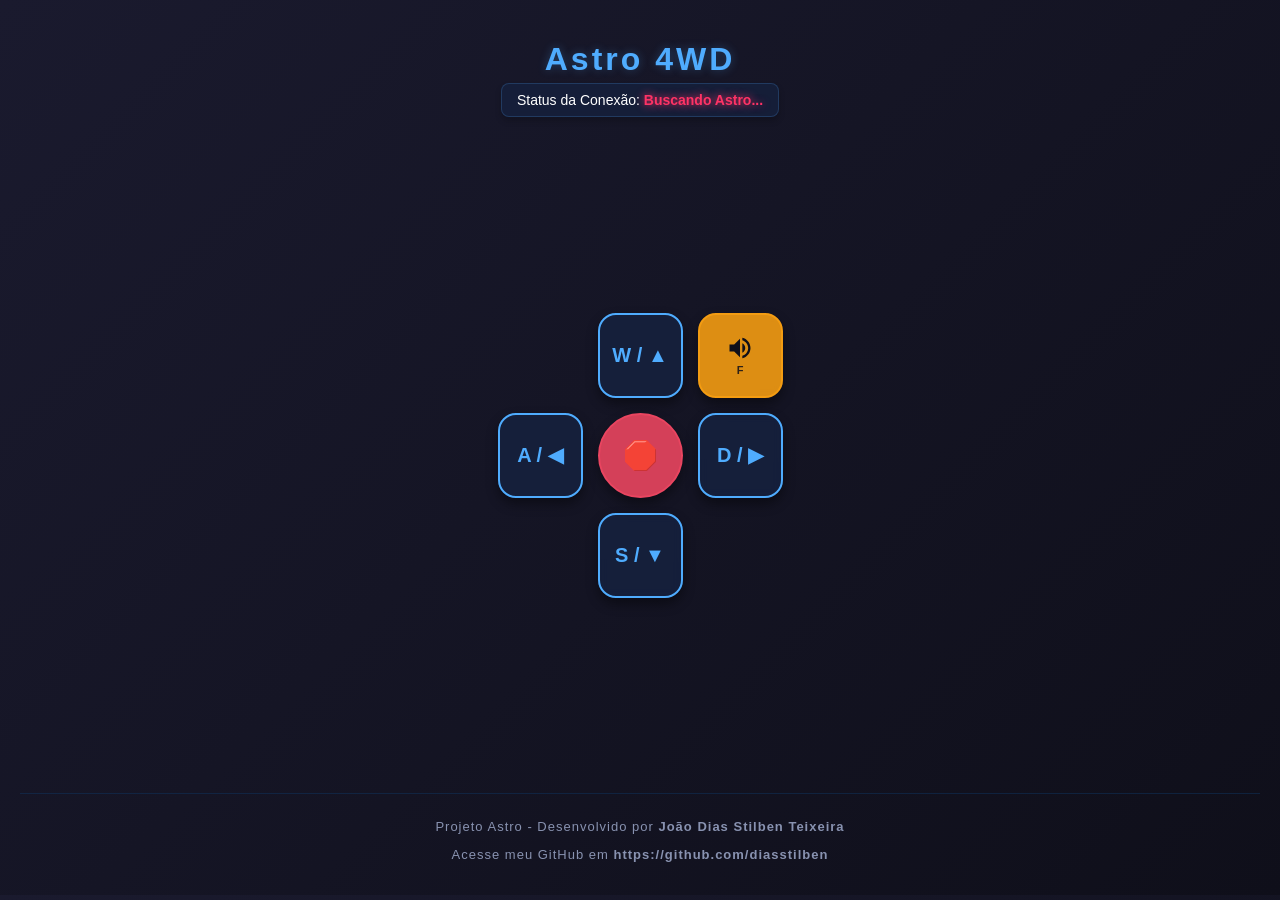
==== software/data/index.html @ 6fcdaf40 "tive que mudar o codico para C++ :(" ====
<!DOCTYPE html>
<html lang="pt-BR">
<head>
    <meta charset="UTF-8">
    <meta name="viewport" content="width=device-width, initial-scale=1, maximum-scale=1, user-scalable=no">
    <title>Astro - Painel de Controle</title>
    <link rel="stylesheet" href="style.css">
</head>
<body>
    <header>
        <h1>Astro 4WD</h1>
        <div class="status-box">
            Status da Conexão: <span id="status-texto" class="desconectado">Buscando Astro...</span>
        </div>
    </header>

    <main class="d-pad">
        <div class="btn frente" id="btn-F" onmousedown="comando('F')" onmouseup="comando('S')" ontouchstart="comando('F')" ontouchend="comando('S')">W / ▲</div>
        
        <div class="btn esquerda" id="btn-L" onmousedown="comando('L')" onmouseup="comando('S')" ontouchstart="comando('L')" ontouchend="comando('S')">A / ◀</div>
        
        <!-- Barra de espaço aciona o Parar central -->
        <div class="btn btn-stop parar" id="btn-S" onmousedown="comando('S')" ontouchstart="comando('S')">🛑</div>
        
        <div class="btn direita" id="btn-R" onmousedown="comando('R')" onmouseup="comando('S')" ontouchstart="comando('R')" ontouchend="comando('S')">D / ▶</div>
        
        <div class="btn tras" id="btn-B" onmousedown="comando('B')" onmouseup="comando('S')" ontouchstart="comando('B')" ontouchend="comando('S')">S / ▼</div>

        <!-- Botão da Buzina (Tecla F / Ícone Vetorial Elegante) -->
        <div class="btn buzina" id="btn-H" onmousedown="comando('H')" onmouseup="comando('Q')" ontouchstart="comando('H')" ontouchend="comando('Q')">
            <svg class="icone-buzina" viewBox="0 0 24 24">
                <path d="M3 9v6h4l5 5V4L7 9H3zm13.5 3c0-1.77-1.02-3.29-2.5-4.03v8.05c1.48-.73 2.5-2.25 2.5-4.02zM14 3.23v2.06c2.89.86 5 3.54 5 6.71s-2.11 5.85-5 6.71v2.06c4.01-.91 7-4.49 7-8.77s-2.99-7.86-7-8.77z"/>
            </svg>
            <span class="legenda-tecla">F</span>
        </div>
    </main>

    <footer>
        <p>Projeto Astro - Desenvolvido por <strong>João Dias Stilben Teixeira</strong></p>
        <p>Acesse meu GitHub em <strong> https://github.com/diasstilben</strong></p>
    </footer>

    <script src="script.js"></script>
</body>
</html>
---- software/data/style.css ----
body {
    /* Fundo futurista: Gradiente escuro com uma malha de grade (grid) sutil por cima */
    background-color: #0f0f1a;
    background-image: 
        linear-gradient(135deg, #1a1a2e 0%, #0f0f1a 100%),
        radial-gradient(circle at 50% 20%, rgba(79, 172, 254, 0.08) 0%, transparent 50%),
        linear-gradient(to right, rgba(255, 255, 255, 0.02) 1px, transparent 1px),
        linear-gradient(to bottom, rgba(255, 255, 255, 0.02) 1px, transparent 1px);
    background-size: 100% 100%, 100% 100%, 40px 40px, 40px 40px; /* Tamanho da malha da grade */
    
    color: #ffffff;
    font-family: 'Segoe UI', Tahoma, Geneva, Verdana, sans-serif;
    text-align: center;
    margin: 0;
    padding: 20px;
    display: flex;
    flex-direction: column;
    justify-content: space-between;
    align-items: center;
    min-height: 95vh;
}

h1 { 
    margin-bottom: 5px; 
    color: #4facfe; 
    letter-spacing: 3px;
    text-shadow: 0 0 10px rgba(79, 172, 254, 0.3);
}

.status-box {
    background: rgba(22, 33, 62, 0.8);
    backdrop-filter: blur(5px); /* Efeito vidro fosco moderno */
    padding: 8px 15px;
    border-radius: 8px;
    font-size: 14px;
    margin-bottom: 30px;
    border: 1px solid rgba(79, 172, 254, 0.2);
    box-shadow: 0 4px 6px rgba(0,0,0,0.2);
}
.conectado { color: #00ff88; font-weight: bold; text-shadow: 0 0 8px #00ff88; }
.desconectado { color: #ff3366; font-weight: bold; text-shadow: 0 0 8px #ff3366; }

.d-pad {
    display: grid;
    grid-template-columns: repeat(3, 85px);
    grid-template-rows: repeat(3, 85px);
    gap: 15px;
    justify-content: center;
}

.btn {
    background: rgba(22, 33, 62, 0.9);
    backdrop-filter: blur(5px);
    color: #4facfe;
    border: 2px solid #4facfe;
    border-radius: 18px;
    font-size: 20px;
    font-weight: bold;
    cursor: pointer;
    box-shadow: 0 6px 12px rgba(0,0,0,0.4);
    user-select: none;
    touch-action: manipulation;
    transition: all 0.1s ease-in-out;
    display: flex;
    flex-direction: column;
    align-items: center;
    justify-content: center;
}

.btn:active, .btn.pressionado {
    background: #4facfe;
    color: #0f0f1a;
    transform: scale(0.92);
    box-shadow: 0 0 20px #4facfe;
}

.btn-stop {
    background: rgba(233, 69, 96, 0.9);
    color: white;
    border-color: #e94560;
    border-radius: 50%;
    font-size: 28px;
}
.btn-stop:active, .btn-stop.pressionado {
    background: #e94560;
    box-shadow: 0 0 20px #e94560;
}

/* Botão da Buzina */
.buzina { 
    grid-column: 3; 
    grid-row: 1; 
    background: rgba(243, 156, 18, 0.9); 
    color: #0f0f1a; 
    border-color: #f39c12; 
}
.icone-buzina {
    width: 28px;
    height: 28px;
    fill: currentColor;
    margin-bottom: 2px;
}
.legenda-tecla {
    font-size: 11px;
    opacity: 0.85;
}
.buzina:active, .buzina.pressionado { 
    background: #f39c12; 
    color: white; 
    box-shadow: 0 0 20px #f39c12; 
}

.frente   { grid-column: 2; grid-row: 1; }
.esquerda { grid-column: 1; grid-row: 2; }
.parar    { grid-column: 2; grid-row: 2; }
.direita  { grid-column: 3; grid-row: 2; }
.tras     { grid-column: 2; grid-row: 3; }

footer {
    margin-top: 30px;
    color: #8892b0;
    font-size: 13px;
    border-top: 1px solid rgba(15, 52, 96, 0.5);
    padding-top: 12px;
    width: 100%;
    letter-spacing: 1px;
}
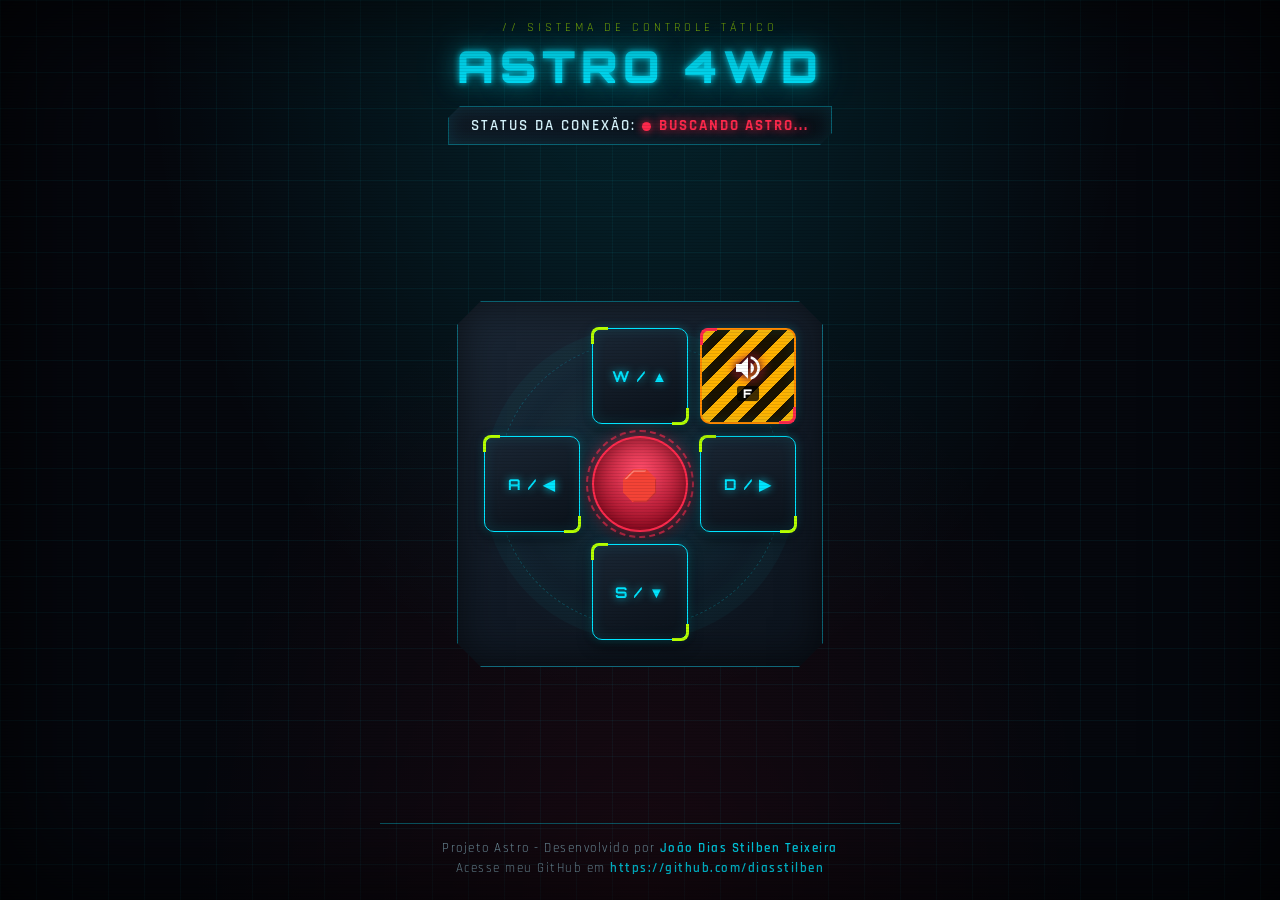
==== commit 64877c00: "alterei o desing dos controles" ====
--- a/software/data/index.html
+++ b/software/data/index.html
@@ -4,10 +4,15 @@
     <meta charset="UTF-8">
     <meta name="viewport" content="width=device-width, initial-scale=1, maximum-scale=1, user-scalable=no">
     <title>Astro - Painel de Controle</title>
+    <!-- Fontes sci-fi (opcional: precisam de internet no celular; sem elas o CSS usa fontes de reserva) -->
+    <link rel="preconnect" href="https://fonts.googleapis.com">
+    <link rel="preconnect" href="https://fonts.gstatic.com" crossorigin>
+    <link href="https://fonts.googleapis.com/css2?family=Orbitron:wght@500;700;900&family=Rajdhani:wght@500;600;700&display=swap" rel="stylesheet">
     <link rel="stylesheet" href="style.css">
 </head>
 <body>
     <header>
+        <div class="hud-tag">// SISTEMA DE CONTROLE TÁTICO</div>
         <h1>Astro 4WD</h1>
         <div class="status-box">
             Status da Conexão: <span id="status-texto" class="desconectado">Buscando Astro...</span>
--- a/software/data/style.css
+++ b/software/data/style.css
@@ -1,15 +1,34 @@
+/* =====================================================
+   ASTRO 4WD - HUD CYBERPUNK / MECHA
+   ===================================================== */
+:root {
+    --bg-0: #05070d;
+    --bg-1: #0a1018;
+    --metal: #121b27;
+    --metal-2: #1b2735;
+    --cyan: #00e5ff;
+    --cyan-dim: rgba(0, 229, 255, 0.35);
+    --lime: #b6ff00;
+    --red: #ff2a4d;
+    --orange: #ff8a00;
+    --font-titulo: 'Orbitron', 'Eurostile', 'Bank Gothic', 'Segoe UI', sans-serif;
+    --font-texto: 'Rajdhani', 'Segoe UI', Tahoma, sans-serif;
+}
+
+* { box-sizing: border-box; -webkit-tap-highlight-color: transparent; }
+
 body {
-    /* Fundo futurista: Gradiente escuro com uma malha de grade (grid) sutil por cima */
-    background-color: #0f0f1a;
-    background-image: 
-        linear-gradient(135deg, #1a1a2e 0%, #0f0f1a 100%),
-        radial-gradient(circle at 50% 20%, rgba(79, 172, 254, 0.08) 0%, transparent 50%),
-        linear-gradient(to right, rgba(255, 255, 255, 0.02) 1px, transparent 1px),
-        linear-gradient(to bottom, rgba(255, 255, 255, 0.02) 1px, transparent 1px);
-    background-size: 100% 100%, 100% 100%, 40px 40px, 40px 40px; /* Tamanho da malha da grade */
-    
-    color: #ffffff;
-    font-family: 'Segoe UI', Tahoma, Geneva, Verdana, sans-serif;
+    background-color: var(--bg-0);
+    background-image:
+        radial-gradient(ellipse at 50% 0%, rgba(0, 229, 255, 0.14) 0%, transparent 55%),
+        radial-gradient(ellipse at 50% 100%, rgba(255, 42, 77, 0.08) 0%, transparent 50%),
+        linear-gradient(to right, rgba(0, 229, 255, 0.05) 1px, transparent 1px),
+        linear-gradient(to bottom, rgba(0, 229, 255, 0.05) 1px, transparent 1px);
+    background-size: 100% 100%, 100% 100%, 36px 36px, 36px 36px;
+    background-attachment: fixed;
+
+    color: #d8f6ff;
+    font-family: var(--font-texto);
     text-align: center;
     margin: 0;
     padding: 20px;
@@ -17,111 +36,362 @@
     flex-direction: column;
     justify-content: space-between;
     align-items: center;
-    min-height: 95vh;
-}
-
-h1 { 
-    margin-bottom: 5px; 
-    color: #4facfe; 
-    letter-spacing: 3px;
-    text-shadow: 0 0 10px rgba(79, 172, 254, 0.3);
+    min-height: 100vh;
+    overflow-x: hidden;
+    position: relative;
+    user-select: none;
+    -webkit-user-select: none;
+}
+
+/* Linhas de varredura (scanlines) CRT */
+body::before {
+    content: "";
+    position: fixed;
+    inset: 0;
+    pointer-events: none;
+    z-index: 50;
+    background: repeating-linear-gradient(
+        to bottom,
+        rgba(0, 0, 0, 0) 0px,
+        rgba(0, 0, 0, 0) 2px,
+        rgba(0, 0, 0, 0.18) 3px
+    );
+}
+
+/* Vinheta nas bordas */
+body::after {
+    content: "";
+    position: fixed;
+    inset: 0;
+    pointer-events: none;
+    z-index: 49;
+    box-shadow: inset 0 0 120px rgba(0, 0, 0, 0.85);
+}
+
+/* ================= CABEÇALHO ================= */
+header { position: relative; z-index: 2; }
+
+.hud-tag {
+    font-family: var(--font-texto);
+    font-size: 12px;
+    letter-spacing: 4px;
+    color: var(--lime);
+    opacity: 0.85;
+    margin-bottom: 4px;
+}
+
+h1 {
+    font-family: var(--font-titulo);
+    font-weight: 900;
+    font-size: clamp(28px, 8vw, 44px);
+    margin: 0 0 12px 0;
+    color: var(--cyan);
+    letter-spacing: 6px;
+    text-transform: uppercase;
+    text-shadow:
+        0 0 6px var(--cyan),
+        0 0 22px rgba(0, 229, 255, 0.55),
+        0 0 48px rgba(0, 229, 255, 0.3);
+    animation: flicker 6s infinite;
 }
 
 .status-box {
-    background: rgba(22, 33, 62, 0.8);
-    backdrop-filter: blur(5px); /* Efeito vidro fosco moderno */
-    padding: 8px 15px;
-    border-radius: 8px;
-    font-size: 14px;
+    position: relative;
+    display: inline-block;
+    background: linear-gradient(135deg, rgba(18, 27, 39, 0.9), rgba(10, 16, 24, 0.9));
+    padding: 9px 22px;
+    font-family: var(--font-texto);
+    font-weight: 600;
+    font-size: 15px;
+    letter-spacing: 2px;
+    text-transform: uppercase;
     margin-bottom: 30px;
-    border: 1px solid rgba(79, 172, 254, 0.2);
-    box-shadow: 0 4px 6px rgba(0,0,0,0.2);
-}
-.conectado { color: #00ff88; font-weight: bold; text-shadow: 0 0 8px #00ff88; }
-.desconectado { color: #ff3366; font-weight: bold; text-shadow: 0 0 8px #ff3366; }
-
+    border: 1px solid var(--cyan-dim);
+    clip-path: polygon(12px 0, 100% 0, 100% calc(100% - 12px), calc(100% - 12px) 100%, 0 100%, 0 12px);
+    box-shadow: inset 0 0 18px rgba(0, 229, 255, 0.12);
+}
+
+.conectado,
+.desconectado {
+    font-weight: 700;
+    letter-spacing: 2px;
+}
+.conectado::before,
+.desconectado::before {
+    content: "";
+    display: inline-block;
+    width: 9px;
+    height: 9px;
+    border-radius: 50%;
+    margin-right: 8px;
+    vertical-align: middle;
+    background: currentColor;
+    box-shadow: 0 0 8px currentColor;
+}
+.conectado    { color: var(--lime); text-shadow: 0 0 10px var(--lime); }
+.desconectado { color: var(--red);  text-shadow: 0 0 10px var(--red); }
+.conectado::before    { animation: pulse-dot 1.4s ease-in-out infinite; }
+.desconectado::before { animation: pulse-dot 0.6s steps(2) infinite; }
+
+/* ================= PAINEL DIRECIONAL ================= */
 .d-pad {
+    --tam: clamp(78px, 22vw, 96px);
     display: grid;
-    grid-template-columns: repeat(3, 85px);
-    grid-template-rows: repeat(3, 85px);
-    gap: 15px;
+    grid-template-columns: repeat(3, var(--tam));
+    grid-template-rows: repeat(3, var(--tam));
+    gap: 12px;
     justify-content: center;
-}
-
+    padding: 26px;
+    position: relative;
+    z-index: 2;
+    background:
+        radial-gradient(circle at 50% 50%, rgba(0, 229, 255, 0.10), transparent 65%),
+        linear-gradient(160deg, var(--metal-2), var(--metal) 60%, #0b121b);
+    border: 1px solid var(--cyan-dim);
+    box-shadow:
+        0 0 40px rgba(0, 229, 255, 0.12),
+        inset 0 0 40px rgba(0, 0, 0, 0.6);
+    clip-path: polygon(24px 0, calc(100% - 24px) 0, 100% 24px, 100% calc(100% - 24px), calc(100% - 24px) 100%, 24px 100%, 0 calc(100% - 24px), 0 24px);
+    touch-action: none;
+}
+
+/* Anel de radar atrás do direcional */
+.d-pad::before {
+    content: "";
+    position: absolute;
+    left: 50%;
+    top: 50%;
+    width: 78%;
+    aspect-ratio: 1;
+    transform: translate(-50%, -50%);
+    border-radius: 50%;
+    border: 1px dashed rgba(0, 229, 255, 0.22);
+    box-shadow: 0 0 0 14px rgba(0, 229, 255, 0.03), inset 0 0 30px rgba(0, 229, 255, 0.06);
+    pointer-events: none;
+    animation: girar 40s linear infinite;
+}
+
+/* ================= BOTÕES BASE ================= */
 .btn {
-    background: rgba(22, 33, 62, 0.9);
-    backdrop-filter: blur(5px);
-    color: #4facfe;
-    border: 2px solid #4facfe;
-    border-radius: 18px;
-    font-size: 20px;
-    font-weight: bold;
+    position: relative;
+    background:
+        linear-gradient(160deg, rgba(27, 39, 53, 0.95), rgba(10, 16, 24, 0.95));
+    color: var(--cyan);
+    border: 1px solid var(--cyan);
+    border-radius: 10px;
+    font-family: var(--font-titulo);
+    font-size: 15px;
+    font-weight: 700;
+    letter-spacing: 1px;
+    text-shadow: 0 0 8px rgba(0, 229, 255, 0.8);
     cursor: pointer;
-    box-shadow: 0 6px 12px rgba(0,0,0,0.4);
     user-select: none;
+    -webkit-user-select: none;
+    -webkit-touch-callout: none;
     touch-action: manipulation;
-    transition: all 0.1s ease-in-out;
+    transition: transform 0.08s ease, background 0.12s ease, box-shadow 0.12s ease, color 0.12s ease;
     display: flex;
     flex-direction: column;
     align-items: center;
     justify-content: center;
-}
-
-.btn:active, .btn.pressionado {
-    background: #4facfe;
-    color: #0f0f1a;
-    transform: scale(0.92);
-    box-shadow: 0 0 20px #4facfe;
-}
-
+    box-shadow:
+        0 0 10px rgba(0, 229, 255, 0.25),
+        inset 0 0 14px rgba(0, 229, 255, 0.12),
+        0 6px 14px rgba(0, 0, 0, 0.55);
+}
+
+/* Colchetes HUD nos cantos */
+.btn::before,
+.btn::after {
+    content: "";
+    position: absolute;
+    width: 14px;
+    height: 14px;
+    pointer-events: none;
+    border-color: var(--lime);
+    border-style: solid;
+    transition: border-color 0.12s ease;
+}
+.btn::before { top: -2px;    left: -2px;  border-width: 3px 0 0 3px; border-top-left-radius: 8px; }
+.btn::after  { bottom: -2px; right: -2px; border-width: 0 3px 3px 0; border-bottom-right-radius: 8px; }
+
+/* Estado ativo / pressionado */
+.btn:active,
+.btn.pressionado {
+    background: linear-gradient(160deg, #19f0ff, #00a9c4);
+    color: #021016;
+    text-shadow: none;
+    transform: scale(0.93);
+    box-shadow:
+        0 0 26px var(--cyan),
+        0 0 60px rgba(0, 229, 255, 0.5),
+        inset 0 0 18px rgba(255, 255, 255, 0.35);
+}
+.btn:active::before, .btn.pressionado::before,
+.btn:active::after,  .btn.pressionado::after {
+    border-color: #ffffff;
+}
+
+/* ================= BOTÃO PARAR ================= */
 .btn-stop {
-    background: rgba(233, 69, 96, 0.9);
-    color: white;
-    border-color: #e94560;
+    background: radial-gradient(circle at 50% 35%, #ff4d6a, #a30f28 75%);
+    color: #ffffff;
+    border: 2px solid var(--red);
     border-radius: 50%;
-    font-size: 28px;
-}
-.btn-stop:active, .btn-stop.pressionado {
-    background: #e94560;
-    box-shadow: 0 0 20px #e94560;
-}
-
-/* Botão da Buzina */
-.buzina { 
-    grid-column: 3; 
-    grid-row: 1; 
-    background: rgba(243, 156, 18, 0.9); 
-    color: #0f0f1a; 
-    border-color: #f39c12; 
-}
+    font-size: 30px;
+    text-shadow: none;
+    box-shadow:
+        0 0 18px rgba(255, 42, 77, 0.6),
+        inset 0 0 20px rgba(0, 0, 0, 0.35),
+        0 6px 14px rgba(0, 0, 0, 0.55);
+}
+.btn-stop::before,
+.btn-stop::after {
+    width: auto;
+    height: auto;
+    border: 0;
+    border-radius: 50%;
+}
+/* anel tracejado giratório */
+.btn-stop::before {
+    inset: -8px;
+    border: 2px dashed rgba(255, 42, 77, 0.6);
+    animation: girar 12s linear infinite reverse;
+}
+.btn-stop::after { display: none; }
+
+.btn-stop:active,
+.btn-stop.pressionado {
+    background: radial-gradient(circle at 50% 35%, #ff8095, var(--red) 75%);
+    color: #ffffff;
+    box-shadow:
+        0 0 30px var(--red),
+        0 0 70px rgba(255, 42, 77, 0.65),
+        inset 0 0 18px rgba(255, 255, 255, 0.3);
+}
+.btn-stop:active::before,
+.btn-stop.pressionado::before { border-color: #ffffff; }
+
+/* ================= BOTÃO BUZINA (ALERTA) ================= */
+.buzina {
+    grid-column: 3;
+    grid-row: 1;
+    color: #1a0600;
+    border: 2px solid var(--orange);
+    text-shadow: none;
+    /* faixas de perigo (hazard) */
+    background:
+        repeating-linear-gradient(
+            -45deg,
+            #ffb300 0px,
+            #ffb300 10px,
+            #1a1200 10px,
+            #1a1200 20px
+        );
+    animation: alerta 1.2s ease-in-out infinite;
+}
+.buzina::before,
+.buzina::after { border-color: var(--red); }
+
+/* placa central para legibilidade do ícone */
+.buzina .icone-buzina,
+.buzina .legenda-tecla { position: relative; z-index: 1; }
+
 .icone-buzina {
-    width: 28px;
-    height: 28px;
+    width: 32px;
+    height: 32px;
     fill: currentColor;
     margin-bottom: 2px;
+    color: #ffffff;
+    filter: drop-shadow(0 0 3px #000) drop-shadow(0 0 6px var(--red));
 }
 .legenda-tecla {
-    font-size: 11px;
-    opacity: 0.85;
-}
-.buzina:active, .buzina.pressionado { 
-    background: #f39c12; 
-    color: white; 
-    box-shadow: 0 0 20px #f39c12; 
-}
-
+    font-family: var(--font-titulo);
+    font-size: 12px;
+    font-weight: 900;
+    color: #ffffff;
+    padding: 0 6px;
+    background: rgba(0, 0, 0, 0.75);
+    border-radius: 3px;
+    letter-spacing: 1px;
+}
+
+.buzina:active,
+.buzina.pressionado {
+    background: repeating-linear-gradient(-45deg, var(--red) 0px, var(--red) 10px, #5a0014 10px, #5a0014 20px);
+    border-color: #ffffff;
+    animation: strobe 0.18s steps(2) infinite;
+    box-shadow:
+        0 0 30px var(--red),
+        0 0 80px rgba(255, 42, 77, 0.8),
+        inset 0 0 20px rgba(255, 255, 255, 0.3);
+}
+
+/* ================= POSICIONAMENTO ================= */
 .frente   { grid-column: 2; grid-row: 1; }
 .esquerda { grid-column: 1; grid-row: 2; }
 .parar    { grid-column: 2; grid-row: 2; }
 .direita  { grid-column: 3; grid-row: 2; }
 .tras     { grid-column: 2; grid-row: 3; }
 
+/* ================= RODAPÉ ================= */
 footer {
+    position: relative;
+    z-index: 2;
     margin-top: 30px;
-    color: #8892b0;
+    color: #7fa3b3;
+    font-family: var(--font-texto);
     font-size: 13px;
-    border-top: 1px solid rgba(15, 52, 96, 0.5);
+    letter-spacing: 1.5px;
+    border-top: 1px solid var(--cyan-dim);
     padding-top: 12px;
     width: 100%;
-    letter-spacing: 1px;
+    max-width: 520px;
+}
+footer p { margin: 4px 0; }
+footer strong { color: var(--cyan); font-weight: 600; }
+
+/* ================= ANIMAÇÕES ================= */
+@keyframes girar {
+    from { transform: translate(-50%, -50%) rotate(0deg); }
+    to   { transform: translate(-50%, -50%) rotate(360deg); }
+}
+/* o anel do botão stop usa inset, então precisa de rotação simples */
+.btn-stop::before { animation-name: girar-simples; }
+@keyframes girar-simples {
+    from { transform: rotate(0deg); }
+    to   { transform: rotate(360deg); }
+}
+
+@keyframes pulse-dot {
+    0%, 100% { opacity: 1; }
+    50%      { opacity: 0.25; }
+}
+
+@keyframes flicker {
+    0%, 92%, 100% { opacity: 1; }
+    93% { opacity: 0.7; }
+    94% { opacity: 1; }
+    96% { opacity: 0.8; }
+}
+
+@keyframes alerta {
+    0%, 100% { box-shadow: 0 0 10px rgba(255, 138, 0, 0.5), inset 0 0 10px rgba(0, 0, 0, 0.4), 0 6px 14px rgba(0, 0, 0, 0.55); }
+    50%      { box-shadow: 0 0 26px rgba(255, 138, 0, 0.95), 0 0 50px rgba(255, 42, 77, 0.45), inset 0 0 10px rgba(0, 0, 0, 0.4), 0 6px 14px rgba(0, 0, 0, 0.55); }
+}
+
+@keyframes strobe {
+    0%   { filter: brightness(1); }
+    100% { filter: brightness(1.7); }
+}
+
+/* Respeita quem prefere menos animação */
+@media (prefers-reduced-motion: reduce) {
+    *, *::before, *::after { animation: none !important; }
+}
+
+/* Telas muito pequenas */
+@media (max-width: 380px) {
+    .d-pad { padding: 18px; gap: 9px; }
+    .btn { font-size: 13px; }
 }
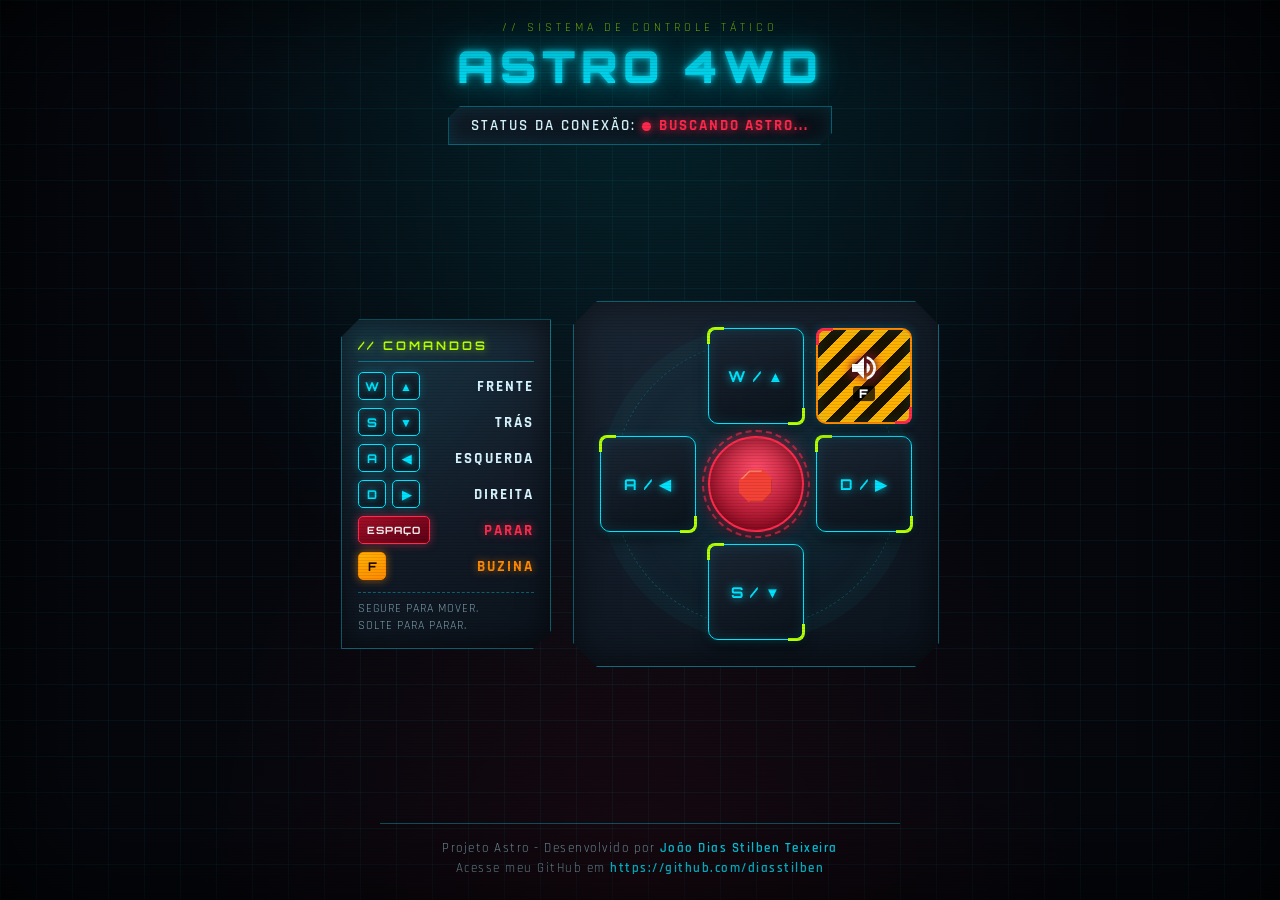
==== commit 9d1ea591: "adiciona legenda de comandos" ====
--- a/software/data/index.html
+++ b/software/data/index.html
@@ -19,6 +19,21 @@
         </div>
     </header>
 
+    <div class="painel">
+    <!-- Legenda dos comandos (apenas informativa) -->
+    <aside class="legenda">
+        <div class="legenda-titulo">// COMANDOS</div>
+        <ul>
+            <li><span class="tecla">W</span><span class="tecla">▲</span><span class="acao">Frente</span></li>
+            <li><span class="tecla">S</span><span class="tecla">▼</span><span class="acao">Trás</span></li>
+            <li><span class="tecla">A</span><span class="tecla">◀</span><span class="acao">Esquerda</span></li>
+            <li><span class="tecla">D</span><span class="tecla">▶</span><span class="acao">Direita</span></li>
+            <li class="item-parar"><span class="tecla tecla-larga">ESPAÇO</span><span class="acao">Parar</span></li>
+            <li class="item-buzina"><span class="tecla">F</span><span class="acao">Buzina</span></li>
+        </ul>
+        <div class="legenda-nota">Segure para mover.<br>Solte para parar.</div>
+    </aside>
+
     <main class="d-pad">
         <div class="btn frente" id="btn-F" onmousedown="comando('F')" onmouseup="comando('S')" ontouchstart="comando('F')" ontouchend="comando('S')">W / ▲</div>
         
@@ -39,6 +54,7 @@
             <span class="legenda-tecla">F</span>
         </div>
     </main>
+    </div>
 
     <footer>
         <p>Projeto Astro - Desenvolvido por <strong>João Dias Stilben Teixeira</strong></p>
--- a/software/data/style.css
+++ b/software/data/style.css
@@ -334,6 +334,109 @@
 .direita  { grid-column: 3; grid-row: 2; }
 .tras     { grid-column: 2; grid-row: 3; }
 
+/* ================= LEGENDA DE COMANDOS ================= */
+.painel {
+    display: flex;
+    flex-wrap: wrap;            /* em telas estreitas a legenda sobe para cima do direcional */
+    align-items: center;
+    justify-content: center;
+    gap: 22px;
+    position: relative;
+    z-index: 2;
+}
+
+.legenda {
+    position: relative;
+    width: 210px;
+    padding: 18px 16px 14px;
+    text-align: left;
+    background:
+        radial-gradient(circle at 0% 0%, rgba(0, 229, 255, 0.10), transparent 60%),
+        linear-gradient(160deg, var(--metal-2), var(--metal) 60%, #0b121b);
+    border: 1px solid var(--cyan-dim);
+    box-shadow:
+        0 0 30px rgba(0, 229, 255, 0.10),
+        inset 0 0 30px rgba(0, 0, 0, 0.6);
+    clip-path: polygon(18px 0, 100% 0, 100% calc(100% - 18px), calc(100% - 18px) 100%, 0 100%, 0 18px);
+}
+
+.legenda-titulo {
+    font-family: var(--font-titulo);
+    font-size: 12px;
+    font-weight: 700;
+    letter-spacing: 3px;
+    color: var(--lime);
+    text-shadow: 0 0 8px rgba(182, 255, 0, 0.6);
+    padding-bottom: 8px;
+    margin-bottom: 10px;
+    border-bottom: 1px solid var(--cyan-dim);
+}
+
+.legenda ul {
+    list-style: none;
+    margin: 0;
+    padding: 0;
+    display: flex;
+    flex-direction: column;
+    gap: 8px;
+}
+
+.legenda li {
+    display: flex;
+    align-items: center;
+    gap: 6px;
+}
+
+.tecla {
+    display: inline-flex;
+    align-items: center;
+    justify-content: center;
+    min-width: 28px;
+    height: 28px;
+    padding: 0 6px;
+    font-family: var(--font-titulo);
+    font-size: 12px;
+    font-weight: 700;
+    color: var(--cyan);
+    background: linear-gradient(160deg, rgba(27, 39, 53, 0.95), rgba(10, 16, 24, 0.95));
+    border: 1px solid var(--cyan);
+    border-radius: 5px;
+    text-shadow: 0 0 6px rgba(0, 229, 255, 0.8);
+    box-shadow: 0 0 8px rgba(0, 229, 255, 0.25), inset 0 0 8px rgba(0, 229, 255, 0.12);
+}
+.tecla-larga { font-size: 10px; letter-spacing: 1px; padding: 0 8px; }
+
+.acao {
+    margin-left: auto;
+    font-family: var(--font-texto);
+    font-weight: 700;
+    font-size: 15px;
+    letter-spacing: 2px;
+    text-transform: uppercase;
+    color: #d8f6ff;
+}
+
+/* Parar = vermelho / Buzina = laranja (mesmas cores dos botões) */
+.item-parar .tecla  { color: #fff; border-color: var(--red); background: linear-gradient(160deg, #a30f28, #5a0014); text-shadow: none; box-shadow: 0 0 8px rgba(255, 42, 77, 0.5); }
+.item-parar .acao   { color: var(--red); text-shadow: 0 0 8px rgba(255, 42, 77, 0.6); }
+.item-buzina .tecla { color: #1a0600; border-color: var(--orange); background: linear-gradient(160deg, #ffb300, var(--orange)); text-shadow: none; box-shadow: 0 0 8px rgba(255, 138, 0, 0.6); }
+.item-buzina .acao  { color: var(--orange); text-shadow: 0 0 8px rgba(255, 138, 0, 0.6); }
+
+.legenda-nota {
+    margin-top: 12px;
+    padding-top: 8px;
+    border-top: 1px dashed var(--cyan-dim);
+    font-size: 12px;
+    line-height: 1.35;
+    letter-spacing: 1px;
+    color: #7fa3b3;
+    text-transform: uppercase;
+}
+
+@media (max-width: 380px) {
+    .legenda { width: 100%; max-width: 300px; }
+}
+
 /* ================= RODAPÉ ================= */
 footer {
     position: relative;
